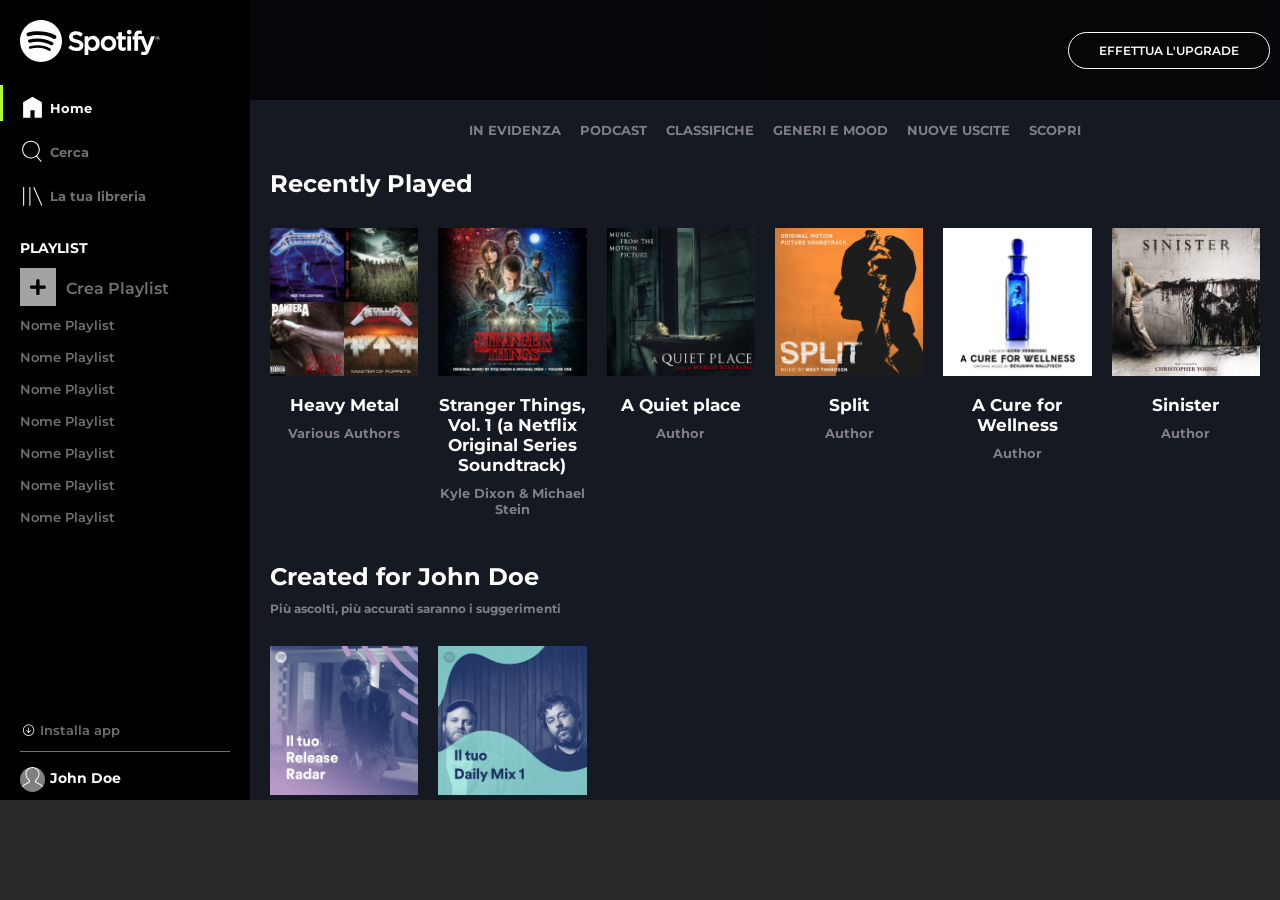
==== index.html @ 2de872dd "Struttura e stile sezione created-for" ====
<!DOCTYPE html>
<html lang="it">
<head>
  <meta charset="UTF-8">
  <meta name="viewport" content="width=device-width, initial-scale=1.0">
  <meta http-equiv="X-UA-Compatible" content="ie=edge">
  <link href="https://fonts.googleapis.com/css2?family=Montserrat:wght@300;400;500;600;700&display=swap" rel="stylesheet">
  <link rel="stylesheet" href="https://cdnjs.cloudflare.com/ajax/libs/font-awesome/5.14.0/css/all.min.css">
  <link rel="stylesheet" href="css/style.css">
  <title>Spotify</title>
</head>
<body>

  <div class="app-wrapper">
    <!-- main content -->
    <main class="main-content">
      <!-- sidebar -->
      <aside class="sidebar">
        <!-- sidebar header -->
        <header class="sidebar__header">
          <img src="img/spotify-logo.svg" alt="Spotify" class="logo-img">
          <!-- main navigation -->
          <nav class="main-nav">
            <ul class="main-nav__list">
              <li class="main-nav__item current_page"><a href="#" class="main-nav__link link-home"><span>Home</span></a></li>
              <li class="main-nav__item"><a href="#" class="main-nav__link link-search"><span>Cerca</span></a></li>
              <li class="main-nav__item"><a href="#" class="main-nav__link link-library"><span>La tua libreria</span></a></li>
            </ul>
          </nav>
          <!-- /main navigation -->
        </header>
        <!-- /sidebar header -->
        <!-- playlist -->
        <div class="playlist">
          <div class="playlist__header">
            <h2>Playlist</h2>
            <a href="#" class="btn-pl-create">Crea playlist</a>
          </div>
            <!-- playlist list -->
            <ul class="playlist__list">
              <li class="playlist__entry"><a href="#">Nome Playlist</a></li>
              <li class="playlist__entry"><a href="#">Nome Playlist</a></li>
              <li class="playlist__entry"><a href="#">Nome Playlist</a></li>
              <li class="playlist__entry"><a href="#">Nome Playlist</a></li>
              <li class="playlist__entry"><a href="#">Nome Playlist</a></li>
              <li class="playlist__entry"><a href="#">Nome Playlist</a></li>
              <li class="playlist__entry"><a href="#">Nome Playlist</a></li>
            </ul>
            <!-- /playlist list -->
        </div>
        <!-- /playlist -->
        <!-- account info -->
        <div class="account-info">
          <a href="#" class="link-app"><span>Installa app</span></a>
          <h3 class="account-info__name"><span>John Doe</span></h3>
        </div>
        <!-- /account info -->
      </aside>
      <!-- /sidebar -->
      <!-- main view -->
      <section class="main-view">
        <div class="upgrade">
          <a href="" class="btn btn-round">Effettua l'upgrade</a>
        </div>
        <!-- Main View Navigation -->
        <nav class="main-view-nav">
          <ul class="main-view-nav__list">
            <li class="main-view-nav__item"><a href="#" class="main-view-nav__link">In evidenza</a></li>
            <li class="main-view-nav__item"><a href="#" class="main-view-nav__link">Podcast</a></li>
            <li class="main-view-nav__item"><a href="#" class="main-view-nav__link">Classifiche</a></li>
            <li class="main-view-nav__item"><a href="#" class="main-view-nav__link">Generi e Mood</a></li>
            <li class="main-view-nav__item"><a href="#" class="main-view-nav__link">Nuove uscite</a></li>
            <li class="main-view-nav__item"><a href=#"" class="main-view-nav__link">Scopri</a></li>
          </ul>
        </nav>
        <!-- /Main View Navigation -->
        <!-- Recently Played -->
        <div class="featured recently-played">
          <h2 class="featured__title">Recently Played</h2>
          <div class="featured__container">
            <div class="featured-item">
              <img src="img/metal_lifting.jpg" alt="" class="featured-item__img">
              <div class="featured-item__data">
                <h3 class="featured-item__title">Heavy Metal</h3>
                <p class="featured-item__author">Various Authors</p>
              </div>
            </div>
            <div class="featured-item">
              <img src="img/stranger.jpeg" alt="" class="featured-item__img">
              <div class="featured-item__data">
                <h3 class="featured-item__title">Stranger Things, Vol. 1 (a Netflix Original Series Soundtrack)</h3>
                <p class="featured-item__author">Kyle Dixon & Michael Stein</p>
              </div>
            </div>
            <div class="featured-item">
              <img src="img/aquietplace.jpeg" alt="" class="featured-item__img">
              <div class="featured-item__data">
                <h3 class="featured-item__title">A Quiet place</h3>
                <p class="featured-item__author">Author</p>
              </div>
            </div>
            <div class="featured-item">
              <img src="img/split.jpeg" alt="" class="featured-item__img">
              <div class="featured-item__data">
                <h3 class="featured-item__title">Split</h3>
                <p class="featured-item__author">Author</p>
              </div>
            </div>
            <div class="featured-item">
              <img src="img/cure.jpeg" alt="" class="featured-item__img">
              <div class="featured-item__data">
                <h3 class="featured-item__title">A Cure for Wellness</h3>
                <p class="featured-item__author">Author</p>
              </div>
            </div>
            <div class="featured-item">
              <img src="img/sinister.jpeg" alt="" class="featured-item__img">
              <div class="featured-item__data">
                <h3 class="featured-item__title">Sinister</h3>
                <p class="featured-item__author">Author</p>
              </div>
            </div>
          </div>
        </div>
        <!-- /Recently Played -->
        <!-- Created For -->
        <div class="featured created-for">
          <h2 class="featured__title">Created for John Doe</h2>
          <p class="featured__subtitle">Più ascolti, più accurati saranno i suggerimenti</p>
          <div class="featured__container">
            <div class="featured-item">
              <img src="img/radar.jpeg" alt="" class="featured-item__img">
              <div class="featured-item__data">
                <h3 class="featured-item__title">Release Radar</h3>
              </div>
            </div>
            <div class="featured-item">
              <img src="img/mixdaily.jpeg" alt="" class="featured-item__img">
              <div class="featured-item__data">
                <h3 class="featured-item__title">Daily Mix 1</h3>
              </div>
            </div>
          </div>
        </div>
        <!-- /Created for -->
      </section>
      <!-- /main-view -->
    </main>
    <!-- /main content -->

    <!-- footer player -->
    <footer class="player">

    </footer>
    <!-- /footer player -->
  </div>

</body>
</html>
---- css/style.css ----
/* Generale */

* {
  box-sizing: border-box;
  margin: 0;
  padding: 0;
}

body {
  font-family: 'Montserrat', sans-serif;
  color: #fff;
}

.app-wrapper {
  height: 100vh;
}

a,
a:hover,
a:visited,
a:active {
  text-decoration: none;
}

.btn-round {
  padding: 10px 30px;
  font-size: 12px;
  font-weight: 600;
  color: #fff;
  border: 1px solid #fff;
  border-radius: 20px;
  text-transform: uppercase;
}

.btn-pl-create {
  display: block;
  padding: 5px 0;
  font-size: 16px;
  text-transform: capitalize;
}

.btn-pl-create::before {
  content: "\f067";
  font-family: "Font Awesome 5 Free";
  font-size: 18px;
  font-weight: 900;
  margin-right: 10px;
  padding: 10px;
  color: #000;
  background-color: #A3A3A3;
}

/* MAIN CONTENT */

.main-content {
  display: flex;
  height: calc(100% - 100px);
  background-color: grey;
}

/* SIDEBAR */

.sidebar {
  display: flex;
  flex-direction: column;
  flex-shrink: 0;
  width: 250px;
  height: 100%;
  padding: 20px 20px 8px;
  font-size: 13px;
  font-weight: 600;
  color: #717171;
  background-color: #000;
}

.sidebar .logo-img {
  height: 42px;
  margin-bottom: 30px;
}

.sidebar__header {
  font-weight: 500;
}

.main-nav .main-nav__list {
  list-style: none;
}

.main-nav .main-nav__list a,
.playlist a,
.account-info a {
  color: #717171;
}

.main-nav .main-nav__list a {
  font-weight: 700;
}

.main-nav .main-nav__item {
  padding: 8px 0;
}

.main-nav .main-nav__item:first-child {
  padding: 0 0 8px 0;
}

.link-home::before {
  content: url('../img/home.svg');
}

.link-search::before {
  content: url('../img/search.svg');
}

.link-library::before {
  content: url('../img/library.svg');
}

.main-nav__link::before {
  display: inline-block;
  margin-right: 5px;
  width: 25px;
  vertical-align: middle;
}

.main-nav__item.current_page {
  position: relative;
}

.main-nav__item.current_page::before {
  content: "";
  display: block;
  position: absolute;
  top: -10px;
  left: -20px;
  width: 3px;
  height: 36px;
  background-color: #ADFF2F;
}

.main-nav__item.current_page a {
  color: #fff;
}

/* Playlist */

.playlist {
  margin-top: 20px;
  overflow: hidden;
}

.playlist__header {
  height: 70px;
}

.playlist__header h2 {
  margin-bottom: 15px;
  font-size: 14px;
  color: #fff;
  text-transform: uppercase
}

.playlist__list {
  height: calc(100% - 70px);
  overflow: auto;
}

.playlist__entry {
  padding: 8px 0;
}

/* Account Info */

.account-info {
  flex: 0 0 60px;
  margin-top: auto;
}

.account-info .link-app {
  display: block;
  padding-bottom: 10px;
  border-bottom: 1px solid #717171;
}

.account-info__name {
  margin-top: 15px;
  font-size: 14px;
  color: #fff;
}

.account-info__name::before {
  content: "";
  display: inline-block;
  margin-right: 5px;
  width: 25px;
  height: 25px;
  vertical-align: middle;
  background-color: #808080;
  background-image: url('../img/profile.svg');
  background-repeat: none;
  background-position: center center;
  border-radius: 50%;
}

.link-app::before {
  content: url('../img/download.svg');
  display: inline-block;
  margin-right: 5px;
  width: 15px;
  vertical-align: middle;
}

/* MAIN VIEW */

.main-view {
  position: relative;
  width: 100%;
  height: 100%;
  padding: 120px 0 40px 20px;
  overflow-y: auto;
  background-color: #141922;
}

.main-view-nav {
  text-align: center;
}

.main-view-nav__list {
  list-style: none;
}

.main-view-nav__item {
  display: inline-block;
}

.main-view-nav__item:not(:last-child) {
  margin-right: 15px;
}

.main-view-nav__link {
  color: #7D7F84;
  font-size: 13px;
  font-weight: 700;
  text-transform: uppercase;
}

.featured {
  margin-top: 30px;
}

.featured__subtitle {
  margin-top: 10px;
  font-size: 12px;
  font-weight: 700;
  color: #7D7F84;
}

.featured__container {
  display: flex;
  margin-top: 30px;
}

.featured-item {
  width: calc(100% / 6);
  padding-right: 20px;
  text-align: center;
}

.featured-item__img {
  width: 100%;
}

.featured-item__data {
  padding: 15px 0;
}

.featured-item__title {
  margin-bottom: 10px;
  font-size: 17px;
}

.featured-item__author {
  color: #7D7F84;
  font-size: 13px;
  font-weight: 700;
}

/* UPGRADE */

.upgrade {
  position: fixed;
  top:0;
  right:0;
  display: flex;
  justify-content: flex-end;
  align-items: center;
  height: 100px;
  width: calc(100% - 250px);
  padding: 10px;
  background-color: rgba(0,0,0,0.75);
}

/* PLAYER */

.player {
  position: relative;
  z-index: 1;
  height: 100px;
  background-color: #282828;
}
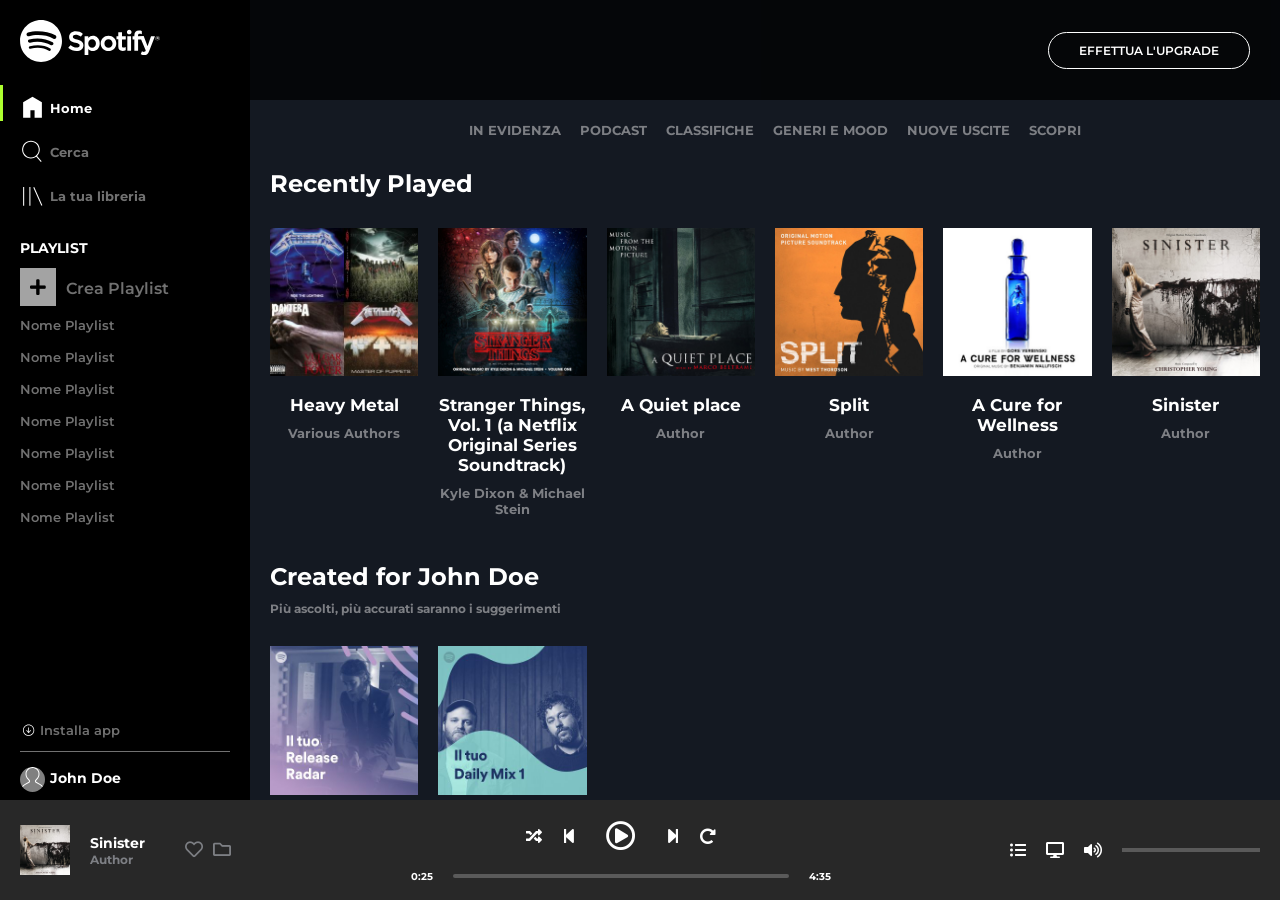
==== commit 6f8dd9c8: "Struttura e stile player" ====
--- a/index.html
+++ b/index.html
@@ -142,7 +142,29 @@
             </div>
           </div>
         </div>
-        <!-- /Created for -->
+        <!-- /Created For -->
+        <!-- Popular -->
+        <div class="featured popular">
+          <h2 class="featured__title">Artisti più popolari</h2>
+          <p class="featured__subtitle">Più ascolti, più accurati saranno i suggerimenti</p>
+          <div class="featured__container">
+            <div class="featured-item">
+              <img src="img/youg.jpeg" alt="" class="featured-item__img">
+              <div class="featured-item__data">
+                <h3 class="featured-item__title">Young & Beautiful</h3>
+                <p class="featured-item__author">Lana del Rey</p>
+              </div>
+            </div>
+            <div class="featured-item">
+              <img src="img/einaudi.jpeg" alt="" class="featured-item__img">
+              <div class="featured-item__data">
+                <h3 class="featured-item__title">Titolo</h3>
+                <p class="featured-item__author">Ludovico Einaudi</p>
+              </div>
+            </div>
+          </div>
+        </div>
+        <!-- /Popular -->
       </section>
       <!-- /main-view -->
     </main>
@@ -150,7 +172,39 @@
 
     <!-- footer player -->
     <footer class="player">
-
+      <div class="player__playing">
+        <img src="img/sinister.jpeg" alt="" class="playing__img">
+        <div class="playing__data">
+          <h3 class="playing__title">Sinister</h3>
+          <p class="playing__author">Author</p>
+        </div>
+        <div class="playing__actions">
+          <a href="#" class="actions__favorite"><i class="far fa-heart"></i></a>
+          <a href="#" class="actions__playlist"><i class="far fa-folder"></i></a>
+        </div>
+      </div>
+      <div class="player__controls">
+        <div class="player__controls-top">
+          <a href="#" class="button-shuffle"><i class="fas fa-random"></i></a>
+          <a href="#" class="button-prev"><i class="fas fa-step-backward"></i></a>
+          <a href="#" class="button-play"><i class="far fa-play-circle"></i></a>
+          <a href="#" class="button-next"><i class="fas fa-step-forward"></i></a>
+          <a href="#" class="button-repeat"><i class="fas fa-redo-alt"></i></a>
+        </div>
+        <div class="player__controls-bottom">
+          <div class="player__time-current">0:25</div>
+          <div class="player__time"></div>
+          <div class="player__time-end">4:35</div>
+        </div>
+      </div>
+      <div class="player__settings">
+        <a href="#" class="button-playlist"><i class="fas fa-list-ul"></i></a>
+        <a href="#" class="button-desktop"><i class="fas fa-desktop"></i></a>
+        <div class="player__volume">
+          <a href="#" class="button-volume"><i class="fas fa-volume-up"></i></a>
+          <div class="volume-bar"></div>
+        </div>
+      </div>
     </footer>
     <!-- /footer player -->
   </div>
--- a/css/style.css
+++ b/css/style.css
@@ -270,6 +270,10 @@
   width: 100%;
 }
 
+.popular .featured-item__img {
+  border-radius: 50%;
+}
+
 .featured-item__data {
   padding: 15px 0;
 }
@@ -284,6 +288,7 @@
   font-size: 13px;
   font-weight: 700;
 }
+
 
 /* UPGRADE */
 
@@ -296,15 +301,146 @@
   align-items: center;
   height: 100px;
   width: calc(100% - 250px);
-  padding: 10px;
+  padding: 30px;
   background-color: rgba(0,0,0,0.75);
 }
 
 /* PLAYER */
 
 .player {
+  display: flex;
+  justify-content: space-between;
+  align-items: center;
   position: relative;
   z-index: 1;
   height: 100px;
+  padding: 0 20px;
   background-color: #282828;
 }
+
+/* Playing */
+
+.player__playing {
+  display: flex;
+  align-items: center;
+}
+
+.playing__img {
+ height: 50px;
+ margin-right: 20px;
+}
+
+.playing__data {
+  margin-right: 40px;
+}
+
+.playing__title {
+  font-size: 14px;
+}
+
+.playing__author {
+  color: #7D7F84;
+  font-size: 12px;
+  font-weight: 700;
+}
+
+.playing__actions {
+  display: flex;
+}
+.playing__actions a {
+  color: #7D7F84;
+  font-size: 18px;
+}
+
+.playing__actions a:not(:last-child) {
+  margin-right: 10px;
+}
+
+/* Controls */
+
+.player__controls {
+  display:flex;
+  flex-direction: column;
+  justify-content: center;
+  align-items: center;
+  flex-grow: 1;
+  max-width: 50%;
+  padding: 0 100px;
+}
+
+/* Controls Top */
+
+.player__controls-top {
+  display: flex;
+  align-items: center;
+  margin-bottom: 15px;
+}
+
+.player__controls-top a {
+  color: #fff;
+  font-size: 16px;
+}
+
+.player__controls-top a:not(:last-child) {
+  margin-right: 20px;
+}
+
+.player__controls-top a.button-prev {
+  margin-right: 0;
+}
+
+.player__controls-top a.button-play {
+  margin-left: 30px;
+  margin-right: 30px;
+  font-size: 30px;
+}
+
+/* Controls Bottom */
+
+.player__controls-bottom {
+  display: flex;
+  align-items: center;
+  width: 100%;
+}
+
+.player__time {
+  height: 4px;
+  width: 100%;
+  margin: 0 20px;
+  background-color: #5A5A5A;
+  border-radius: 5px;
+}
+
+.player__time-current,
+.player__time-end {
+  font-size: 10px;
+  font-weight: 700;
+}
+
+.player__settings {
+  display: flex;
+  flex-grow: 1;
+  max-width: 250px;
+}
+
+.player__settings a {
+  color: #fff;
+  font-size: 16px;
+}
+
+.player__settings a:not(:last-child) {
+  margin-right: 20px;
+}
+
+.player__volume {
+  display: flex;
+  align-items: center;
+  max-width: 200px;
+  width: 100%;
+}
+
+.player__volume .volume-bar {
+height: 4px;
+width: 100%;
+background-color: #5A5A5A;
+}
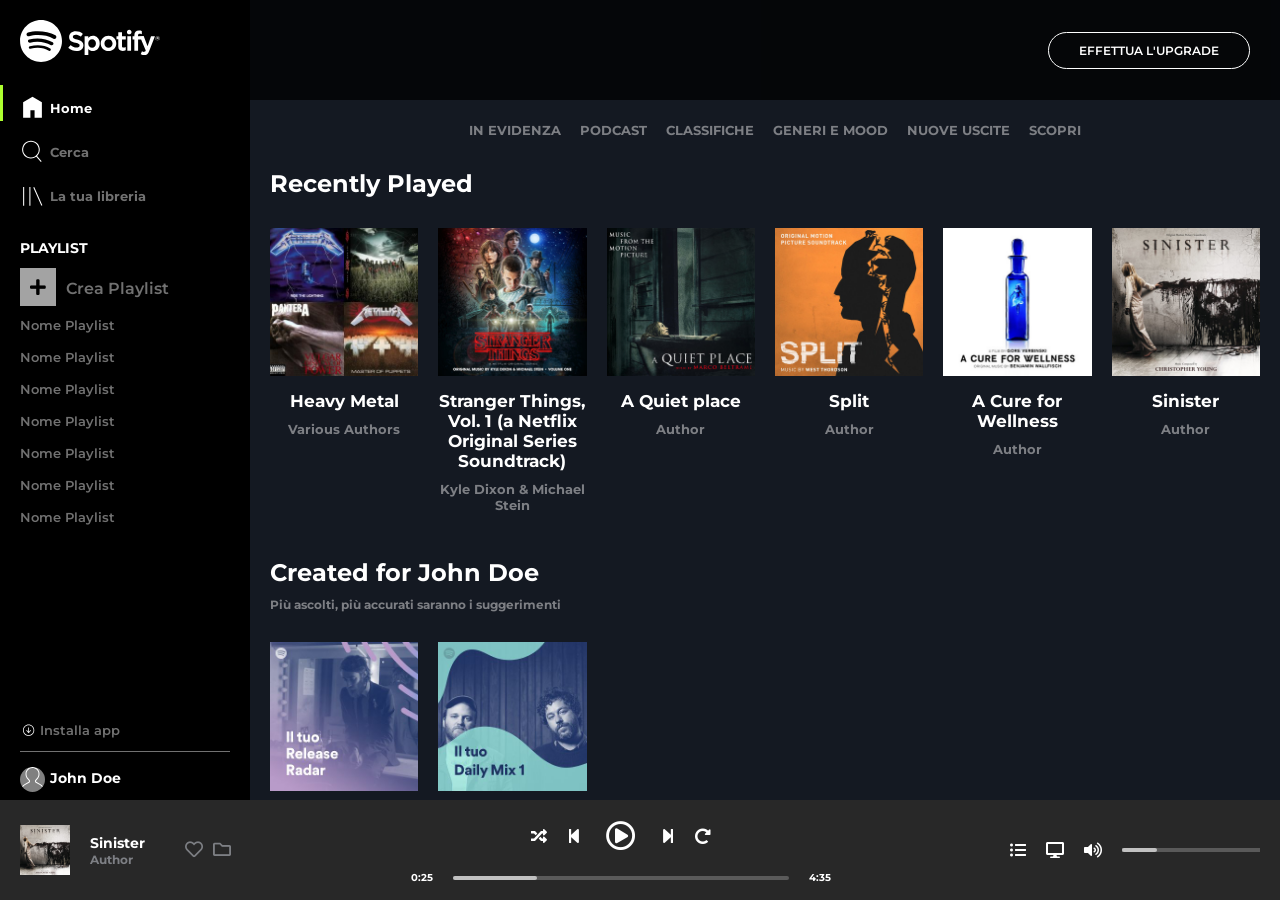
==== commit 87ee798d: "Stile effetto hover main-view" ====
--- a/index.html
+++ b/index.html
@@ -79,42 +79,54 @@
           <h2 class="featured__title">Recently Played</h2>
           <div class="featured__container">
             <div class="featured-item">
-              <img src="img/metal_lifting.jpg" alt="" class="featured-item__img">
+              <div class="featured-item__img-container">
+                <img src="img/metal_lifting.jpg" alt="" class="featured-item__img">
+              </div>
               <div class="featured-item__data">
                 <h3 class="featured-item__title">Heavy Metal</h3>
                 <p class="featured-item__author">Various Authors</p>
               </div>
             </div>
             <div class="featured-item">
-              <img src="img/stranger.jpeg" alt="" class="featured-item__img">
+              <div class="featured-item__img-container">
+                <img src="img/stranger.jpeg" alt="" class="featured-item__img">
+              </div>
               <div class="featured-item__data">
                 <h3 class="featured-item__title">Stranger Things, Vol. 1 (a Netflix Original Series Soundtrack)</h3>
                 <p class="featured-item__author">Kyle Dixon & Michael Stein</p>
               </div>
             </div>
             <div class="featured-item">
-              <img src="img/aquietplace.jpeg" alt="" class="featured-item__img">
+              <div class="featured-item__img-container">
+                <img src="img/aquietplace.jpeg" alt="" class="featured-item__img">
+              </div>
               <div class="featured-item__data">
                 <h3 class="featured-item__title">A Quiet place</h3>
                 <p class="featured-item__author">Author</p>
               </div>
             </div>
             <div class="featured-item">
-              <img src="img/split.jpeg" alt="" class="featured-item__img">
+              <div class="featured-item__img-container">
+                <img src="img/split.jpeg" alt="" class="featured-item__img">
+              </div>
               <div class="featured-item__data">
                 <h3 class="featured-item__title">Split</h3>
                 <p class="featured-item__author">Author</p>
               </div>
             </div>
             <div class="featured-item">
-              <img src="img/cure.jpeg" alt="" class="featured-item__img">
+              <div class="featured-item__img-container">
+                <img src="img/cure.jpeg" alt="" class="featured-item__img">
+              </div>
               <div class="featured-item__data">
                 <h3 class="featured-item__title">A Cure for Wellness</h3>
                 <p class="featured-item__author">Author</p>
               </div>
             </div>
             <div class="featured-item">
-              <img src="img/sinister.jpeg" alt="" class="featured-item__img">
+              <div class="featured-item__img-container">
+                <img src="img/sinister.jpeg" alt="" class="featured-item__img">
+              </div>
               <div class="featured-item__data">
                 <h3 class="featured-item__title">Sinister</h3>
                 <p class="featured-item__author">Author</p>
@@ -129,13 +141,17 @@
           <p class="featured__subtitle">Più ascolti, più accurati saranno i suggerimenti</p>
           <div class="featured__container">
             <div class="featured-item">
-              <img src="img/radar.jpeg" alt="" class="featured-item__img">
+              <div class="featured-item__img-container">
+                <img src="img/radar.jpeg" alt="" class="featured-item__img">
+              </div>
               <div class="featured-item__data">
                 <h3 class="featured-item__title">Release Radar</h3>
               </div>
             </div>
             <div class="featured-item">
-              <img src="img/mixdaily.jpeg" alt="" class="featured-item__img">
+              <div class="featured-item__img-container">
+                <img src="img/mixdaily.jpeg" alt="" class="featured-item__img">
+              </div>
               <div class="featured-item__data">
                 <h3 class="featured-item__title">Daily Mix 1</h3>
               </div>
@@ -149,14 +165,18 @@
           <p class="featured__subtitle">Più ascolti, più accurati saranno i suggerimenti</p>
           <div class="featured__container">
             <div class="featured-item">
-              <img src="img/youg.jpeg" alt="" class="featured-item__img">
+              <div class="featured-item__img-container">
+                <img src="img/youg.jpeg" alt="" class="featured-item__img">
+              </div>
               <div class="featured-item__data">
                 <h3 class="featured-item__title">Young & Beautiful</h3>
                 <p class="featured-item__author">Lana del Rey</p>
               </div>
             </div>
             <div class="featured-item">
-              <img src="img/einaudi.jpeg" alt="" class="featured-item__img">
+              <div class="featured-item__img-container">
+                <img src="img/einaudi.jpeg" alt="" class="featured-item__img">
+              </div>
               <div class="featured-item__data">
                 <h3 class="featured-item__title">Titolo</h3>
                 <p class="featured-item__author">Ludovico Einaudi</p>
--- a/css/style.css
+++ b/css/style.css
@@ -266,6 +266,11 @@
   text-align: center;
 }
 
+.featured-item__img-container {
+  position: relative;
+  font-size: 0;
+}
+
 .featured-item__img {
   width: 100%;
 }
@@ -374,6 +379,7 @@
   display: flex;
   align-items: center;
   margin-bottom: 15px;
+  height: 40px;
 }
 
 .player__controls-top a {
@@ -390,8 +396,13 @@
 }
 
 .player__controls-top a.button-play {
-  margin-left: 30px;
-  margin-right: 30px;
+  display: flex;
+  align-items: center;
+  justify-content: center;
+  height: 40px;
+  width: 40px;
+  margin-left: 20px;
+  margin-right: 20px;
   font-size: 30px;
 }
 
@@ -404,6 +415,7 @@
 }
 
 .player__time {
+  position: relative;
   height: 4px;
   width: 100%;
   margin: 0 20px;
@@ -440,7 +452,74 @@
 }
 
 .player__volume .volume-bar {
-height: 4px;
-width: 100%;
-background-color: #5A5A5A;
-}
+  position: relative;
+  height: 4px;
+  width: 100%;
+  background-color: #5A5A5A;
+}
+
+/* Details */
+
+.featured-item:hover .featured-item__img-container::before {
+  position: absolute;
+  top: 0;
+  left: 0;
+  display: flex;
+  justify-content: center;
+  align-items: center;
+  content: "\f144";
+  height: 100%;
+  width: 100%;
+  font-family: "Font Awesome 5 Free";
+  font-size: 50px;
+  font-weight: 400;
+  background-color: rgba(0, 0, 0, 0.75);
+}
+
+.popular .featured-item:hover .featured-item__img-container::before {
+  border-radius: 50%;
+}
+
+.featured-item:hover {
+  cursor: pointer;
+}
+
+
+.player__controls-top a.button-play:hover {
+  font-size: 38px;
+}
+
+.player__time::before,
+.player__volume .volume-bar::before {
+  content: "";
+  height: 4px;
+  width: 25%;
+  position: absolute;
+  top:0;
+  left: 0;
+  background-color: #C1C1C1;
+  border-radius: 5px;
+}
+
+.player__time:hover,
+.player__volume .volume-bar:hover {
+  cursor: pointer;
+}
+
+.player__time:hover::before,
+.player__volume .volume-bar:hover::before {
+  background-color: #ADFF2F;
+}
+
+.player__time:hover::after,
+.player__volume .volume-bar:hover::after  {
+  position: absolute;
+  top: 50%;
+  left: 25%;
+  transform: translate(-50%, -50%);
+  content: "";
+  height: 15px;
+  width: 15px;
+  background-color: #fff;
+  border-radius: 50%;
+}
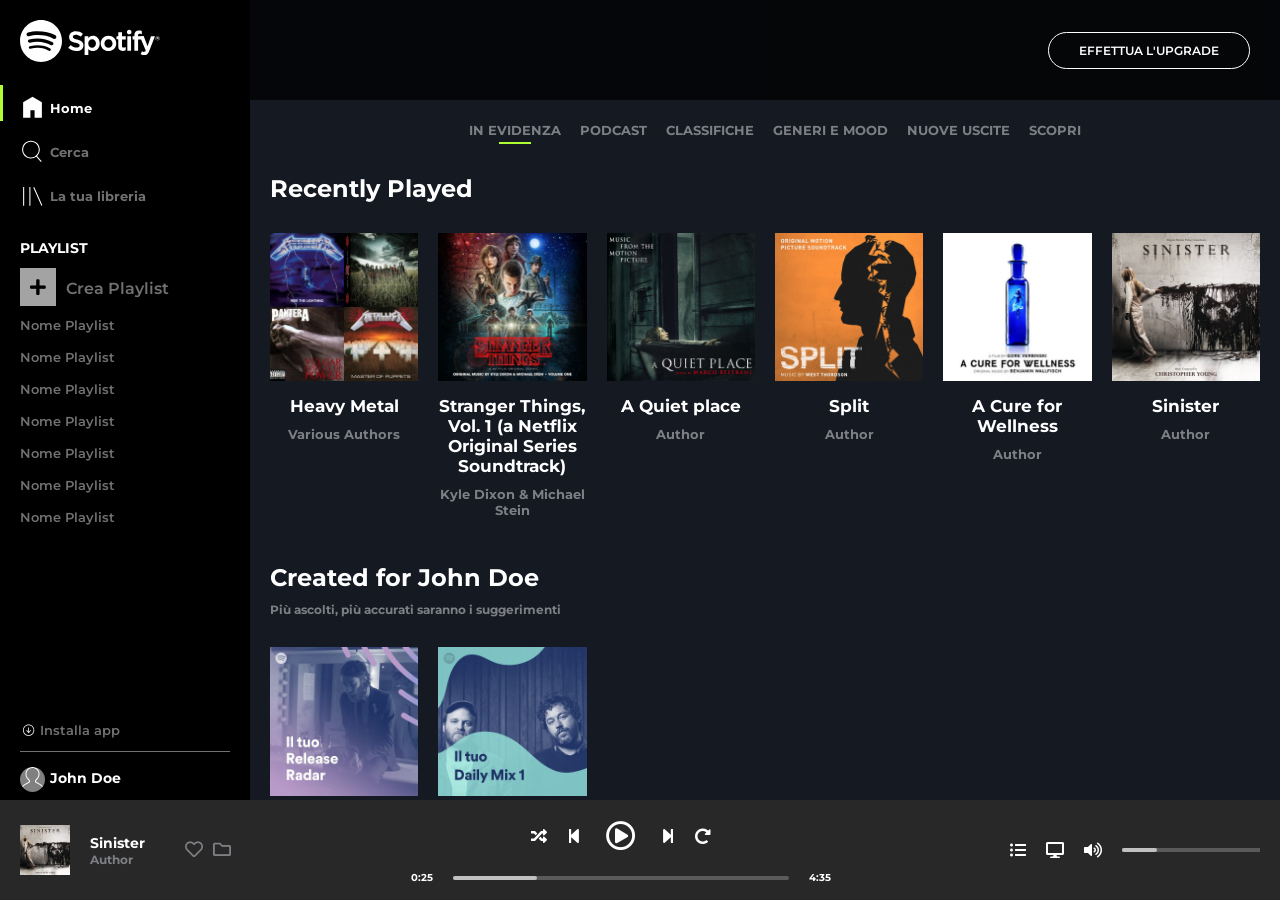
==== commit 0c46acd6: "Stile current_category" ====
--- a/index.html
+++ b/index.html
@@ -65,7 +65,7 @@
         <!-- Main View Navigation -->
         <nav class="main-view-nav">
           <ul class="main-view-nav__list">
-            <li class="main-view-nav__item"><a href="#" class="main-view-nav__link">In evidenza</a></li>
+            <li class="main-view-nav__item current_category"><a href="#" class="main-view-nav__link">In evidenza</a></li>
             <li class="main-view-nav__item"><a href="#" class="main-view-nav__link">Podcast</a></li>
             <li class="main-view-nav__item"><a href="#" class="main-view-nav__link">Classifiche</a></li>
             <li class="main-view-nav__item"><a href="#" class="main-view-nav__link">Generi e Mood</a></li>
--- a/css/style.css
+++ b/css/style.css
@@ -231,10 +231,27 @@
 
 .main-view-nav__item {
   display: inline-block;
+  padding-bottom: 5px;
 }
 
 .main-view-nav__item:not(:last-child) {
   margin-right: 15px;
+}
+
+.main-view-nav__item.current_category {
+  position: relative;
+}
+
+.main-view-nav__item.current_category::after {
+  content: "";
+  display: block;
+  position: absolute;
+  bottom: 0;
+  left: 50%;
+  transform: translateX(-50%);
+  height: 2px;
+  width: 32px;
+  background-color: #ADFF2F;
 }
 
 .main-view-nav__link {
@@ -479,11 +496,6 @@
 .popular .featured-item:hover .featured-item__img-container::before {
   border-radius: 50%;
 }
-
-.featured-item:hover {
-  cursor: pointer;
-}
-
 
 .player__controls-top a.button-play:hover {
   font-size: 38px;
@@ -502,7 +514,8 @@
 }
 
 .player__time:hover,
-.player__volume .volume-bar:hover {
+.player__volume .volume-bar:hover,
+.featured-item:hover {
   cursor: pointer;
 }
 
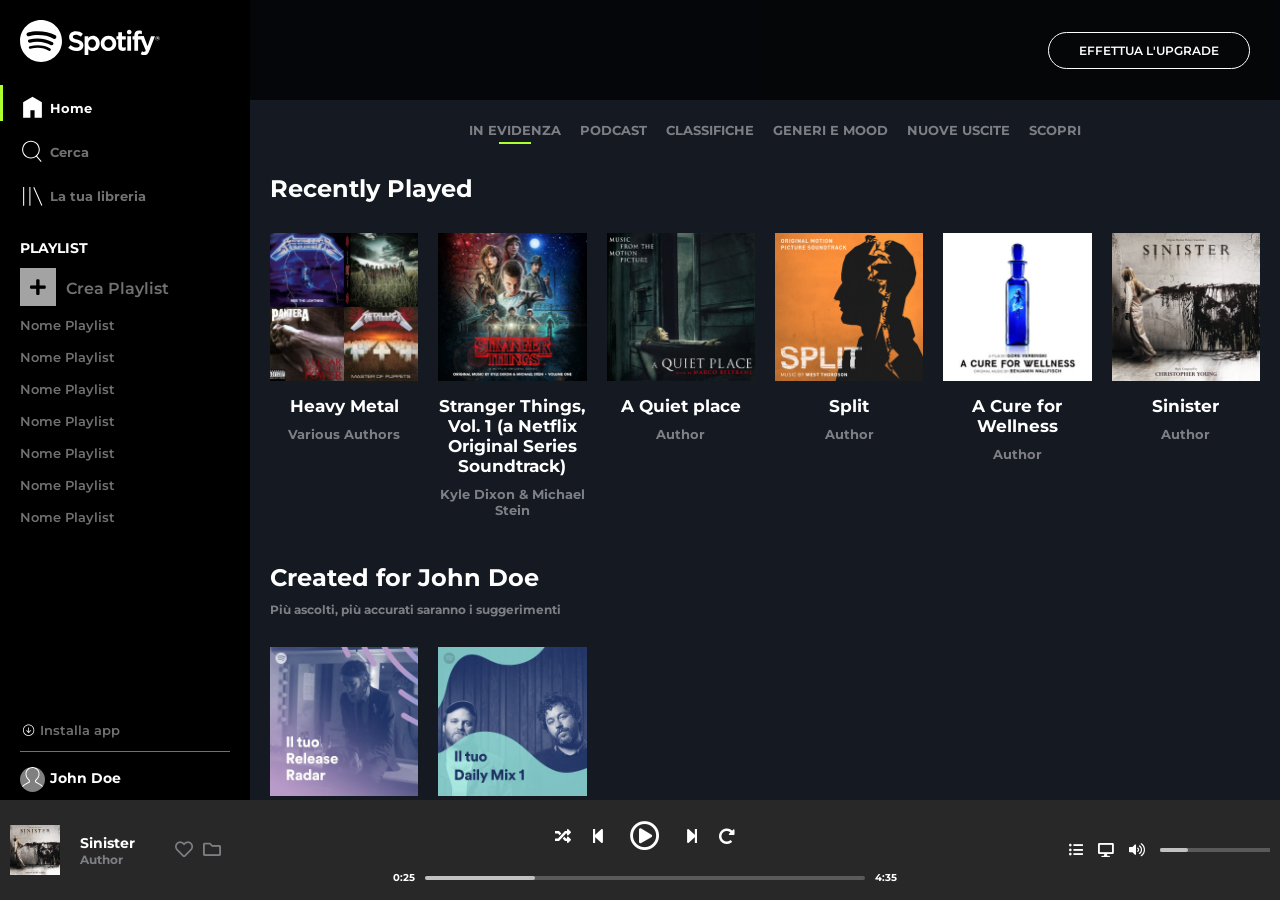
==== commit c8f82d7a: "Stile player responsive" ====
--- a/index.html
+++ b/index.html
@@ -4,6 +4,7 @@
   <meta charset="UTF-8">
   <meta name="viewport" content="width=device-width, initial-scale=1.0">
   <meta http-equiv="X-UA-Compatible" content="ie=edge">
+  <meta name="viewport" content="width=device-width, initial-scale=1.0">
   <link href="https://fonts.googleapis.com/css2?family=Montserrat:wght@300;400;500;600;700&display=swap" rel="stylesheet">
   <link rel="stylesheet" href="https://cdnjs.cloudflare.com/ajax/libs/font-awesome/5.14.0/css/all.min.css">
   <link rel="stylesheet" href="css/style.css">
--- a/css/style.css
+++ b/css/style.css
@@ -283,6 +283,22 @@
   text-align: center;
 }
 
+@media screen and (max-width: 1200px) {
+  .featured__container {
+    flex-wrap: wrap;
+  }
+  .featured-item {
+    width: 25%;
+  }
+}
+
+@media screen and (max-width: 992px) {
+
+  .featured-item {
+    width: 50%;
+  }
+}
+
 .featured-item__img-container {
   position: relative;
   font-size: 0;
@@ -336,7 +352,7 @@
   position: relative;
   z-index: 1;
   height: 100px;
-  padding: 0 20px;
+  padding: 0 10px;
   background-color: #282828;
 }
 
@@ -352,8 +368,22 @@
  margin-right: 20px;
 }
 
+@media screen and (max-width:992px) {
+
+  .playing__img {
+    height: 30px;
+    margin-right: 10px;
+  }
+}
+
 .playing__data {
   margin-right: 40px;
+}
+
+@media screen and (max-width:992px) {
+  .playing__data {
+    margin-right: 20px;
+  }
 }
 
 .playing__title {
@@ -369,6 +399,15 @@
 .playing__actions {
   display: flex;
 }
+
+@media screen and (max-width: 992px) {
+
+  .playing__actions {
+    flex-direction: column;
+    margin-right: 30px;
+  }
+}
+
 .playing__actions a {
   color: #7D7F84;
   font-size: 18px;
@@ -386,8 +425,7 @@
   justify-content: center;
   align-items: center;
   flex-grow: 1;
-  max-width: 50%;
-  padding: 0 100px;
+  max-width: 40%;
 }
 
 /* Controls Top */
@@ -435,7 +473,7 @@
   position: relative;
   height: 4px;
   width: 100%;
-  margin: 0 20px;
+  margin: 0 10px;
   background-color: #5A5A5A;
   border-radius: 5px;
 }
@@ -448,31 +486,46 @@
 
 .player__settings {
   display: flex;
-  flex-grow: 1;
   max-width: 250px;
 }
 
+@media screen and (max-width: 992px) {
+  .player__settings {
+    margin-left: 20px;
+  }
+}
+
 .player__settings a {
   color: #fff;
-  font-size: 16px;
+  font-size: 14px;
 }
 
 .player__settings a:not(:last-child) {
-  margin-right: 20px;
+  margin-right: 15px;
+}
+
+@media screen and (max-width: 992px) {
+  .player__settings a:not(:last-child) {
+    margin-right: 8px;
+  }
 }
 
 .player__volume {
   display: flex;
-  align-items: center;
-  max-width: 200px;
-  width: 100%;
+  align-items: center;;
 }
 
 .player__volume .volume-bar {
   position: relative;
   height: 4px;
-  width: 100%;
+  min-width: 110px;
   background-color: #5A5A5A;
+}
+
+@media screen and (max-width: 992px) {
+  .player__volume .volume-bar {
+    min-width: 80px;
+  }
 }
 
 /* Details */
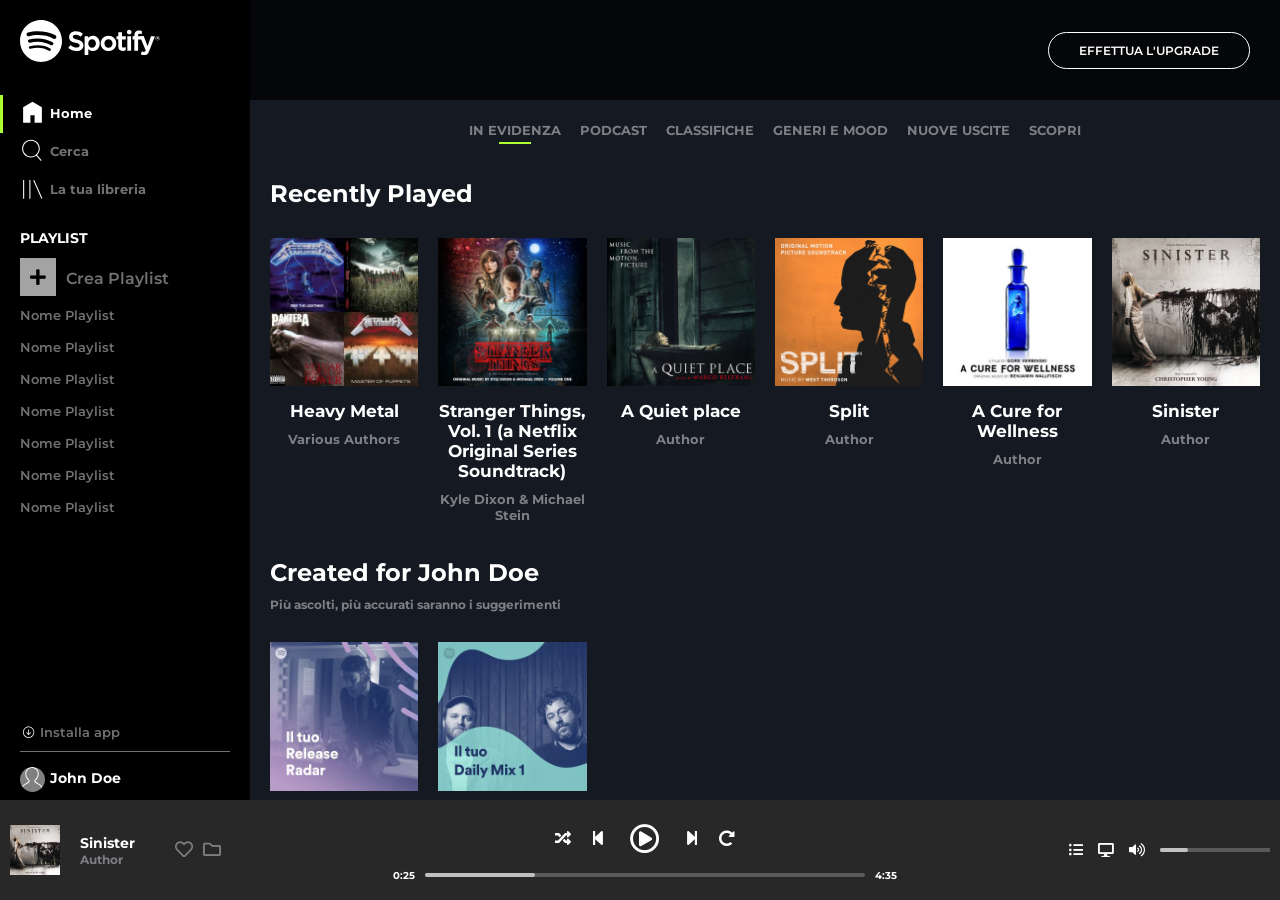
==== commit 03c36efa: "Stile effetti hover" ====
--- a/index.html
+++ b/index.html
@@ -71,7 +71,7 @@
             <li class="main-view-nav__item"><a href="#" class="main-view-nav__link">Classifiche</a></li>
             <li class="main-view-nav__item"><a href="#" class="main-view-nav__link">Generi e Mood</a></li>
             <li class="main-view-nav__item"><a href="#" class="main-view-nav__link">Nuove uscite</a></li>
-            <li class="main-view-nav__item"><a href=#"" class="main-view-nav__link">Scopri</a></li>
+            <li class="main-view-nav__item"><a href="#" class="main-view-nav__link">Scopri</a></li>
           </ul>
         </nav>
         <!-- /Main View Navigation -->
@@ -193,6 +193,7 @@
 
     <!-- footer player -->
     <footer class="player">
+      <!-- player playing -->
       <div class="player__playing">
         <img src="img/sinister.jpeg" alt="" class="playing__img">
         <div class="playing__data">
@@ -204,6 +205,8 @@
           <a href="#" class="actions__playlist"><i class="far fa-folder"></i></a>
         </div>
       </div>
+      <!-- /player playing -->
+      <!-- player controls -->
       <div class="player__controls">
         <div class="player__controls-top">
           <a href="#" class="button-shuffle"><i class="fas fa-random"></i></a>
@@ -218,6 +221,8 @@
           <div class="player__time-end">4:35</div>
         </div>
       </div>
+      <!-- /player controls -->
+      <!-- player settings -->
       <div class="player__settings">
         <a href="#" class="button-playlist"><i class="fas fa-list-ul"></i></a>
         <a href="#" class="button-desktop"><i class="fas fa-desktop"></i></a>
@@ -226,6 +231,7 @@
           <div class="volume-bar"></div>
         </div>
       </div>
+      <!-- /player settings -->
     </footer>
     <!-- /footer player -->
   </div>
--- a/css/style.css
+++ b/css/style.css
@@ -30,6 +30,11 @@
   border: 1px solid #fff;
   border-radius: 20px;
   text-transform: uppercase;
+}
+
+.btn-round:hover {
+  padding: 12px 35px;
+  background-color: rgba(255,255,255,0.2);
 }
 
 .btn-pl-create {
@@ -73,9 +78,30 @@
   background-color: #000;
 }
 
+.sidebar a:hover,
+.main-nav .main-nav__list a:hover {
+  color: #fff;
+}
+
+@media screen and (max-width: 620px) {
+  .sidebar {
+    width: 48px;
+    padding: 10px 0;
+    text-align: center;
+  }
+}
+
 .sidebar .logo-img {
   height: 42px;
   margin-bottom: 30px;
+}
+
+@media screen and (max-width: 620px) {
+  .sidebar .logo-img {
+    content: url('../img/spotify-logo-small.svg');
+    height: 30px;
+    margin-bottom: 15px;
+  }
 }
 
 .sidebar__header {
@@ -97,11 +123,13 @@
 }
 
 .main-nav .main-nav__item {
-  padding: 8px 0;
-}
-
-.main-nav .main-nav__item:first-child {
-  padding: 0 0 8px 0;
+  padding: 5px 0;
+}
+
+@media screen and (max-width: 620px) {
+  .main-nav .main-nav__item {
+    padding: 3px 0;
+  }
 }
 
 .link-home::before {
@@ -123,6 +151,12 @@
   vertical-align: middle;
 }
 
+@media screen and (max-width: 620px) {
+  .main-nav__link::before {
+    margin-right: 0;
+  }
+}
+
 .main-nav__item.current_page {
   position: relative;
 }
@@ -131,15 +165,21 @@
   content: "";
   display: block;
   position: absolute;
-  top: -10px;
+  top: 0;
   left: -20px;
   width: 3px;
-  height: 36px;
+  height: 100%;
   background-color: #ADFF2F;
 }
 
 .main-nav__item.current_page a {
   color: #fff;
+}
+
+@media screen and (max-width: 620px) {
+  span {
+    display: none;
+  }
 }
 
 /* Playlist */
@@ -149,6 +189,12 @@
   overflow: hidden;
 }
 
+@media screen and (max-width: 620px) {
+  .playlist {
+    display: none;
+  }
+}
+
 .playlist__header {
   height: 70px;
 }
@@ -178,8 +224,15 @@
 
 .account-info .link-app {
   display: block;
-  padding-bottom: 10px;
+  padding: 8px 0;
   border-bottom: 1px solid #717171;
+}
+
+@media screen and (max-width: 620px) {
+  .account-info .link-app {
+    border: none;
+    padding: 0;
+  }
 }
 
 .account-info__name {
@@ -197,9 +250,15 @@
   vertical-align: middle;
   background-color: #808080;
   background-image: url('../img/profile.svg');
-  background-repeat: none;
+  background-repeat: no-repeat;
   background-position: center center;
   border-radius: 50%;
+}
+
+@media screen and (max-width: 620px) {
+  .account-info__name::before {
+    margin-right: 0;
+  }
 }
 
 .link-app::before {
@@ -208,6 +267,12 @@
   margin-right: 5px;
   width: 15px;
   vertical-align: middle;
+}
+
+@media screen and (max-width: 620px) {
+  .link-app::before {
+    margin-right: 0;
+  }
 }
 
 /* MAIN VIEW */
@@ -229,9 +294,13 @@
   list-style: none;
 }
 
+.main-view-nav__list a:hover {
+  color: #fff;
+}
+
 .main-view-nav__item {
   display: inline-block;
-  padding-bottom: 5px;
+  padding-bottom: 20px;
 }
 
 .main-view-nav__item:not(:last-child) {
@@ -242,11 +311,18 @@
   position: relative;
 }
 
-.main-view-nav__item.current_category::after {
+.main-view-nav__link {
+  color: #7D7F84;
+  font-size: 13px;
+  font-weight: 700;
+  text-transform: uppercase;
+}
+
+.main-view-nav__item.current_category .main-view-nav__link::after {
   content: "";
   display: block;
   position: absolute;
-  bottom: 0;
+  top: 22px;
   left: 50%;
   transform: translateX(-50%);
   height: 2px;
@@ -254,15 +330,8 @@
   background-color: #ADFF2F;
 }
 
-.main-view-nav__link {
-  color: #7D7F84;
-  font-size: 13px;
-  font-weight: 700;
-  text-transform: uppercase;
-}
-
 .featured {
-  margin-top: 30px;
+  margin-top: 20px;
 }
 
 .featured__subtitle {
@@ -334,6 +403,7 @@
   position: fixed;
   top:0;
   right:0;
+  z-index: 1;
   display: flex;
   justify-content: flex-end;
   align-items: center;
@@ -341,6 +411,12 @@
   width: calc(100% - 250px);
   padding: 30px;
   background-color: rgba(0,0,0,0.75);
+}
+
+@media screen and (max-width: 620px) {
+  .upgrade {
+    width: calc(100% - 48px);
+  }
 }
 
 /* PLAYER */
@@ -400,11 +476,15 @@
   display: flex;
 }
 
+.playing__actions a:hover {
+  color: #fff;
+}
+
 @media screen and (max-width: 992px) {
 
   .playing__actions {
     flex-direction: column;
-    margin-right: 30px;
+    margin-right: 20px;
   }
 }
 
@@ -433,7 +513,7 @@
 .player__controls-top {
   display: flex;
   align-items: center;
-  margin-bottom: 15px;
+  margin-bottom: 10px;
   height: 40px;
 }
 
@@ -525,6 +605,12 @@
 @media screen and (max-width: 992px) {
   .player__volume .volume-bar {
     min-width: 80px;
+  }
+}
+
+@media screen and (max-width: 620px) {
+  .player__volume .volume-bar {
+    min-width: 45px;
   }
 }
 
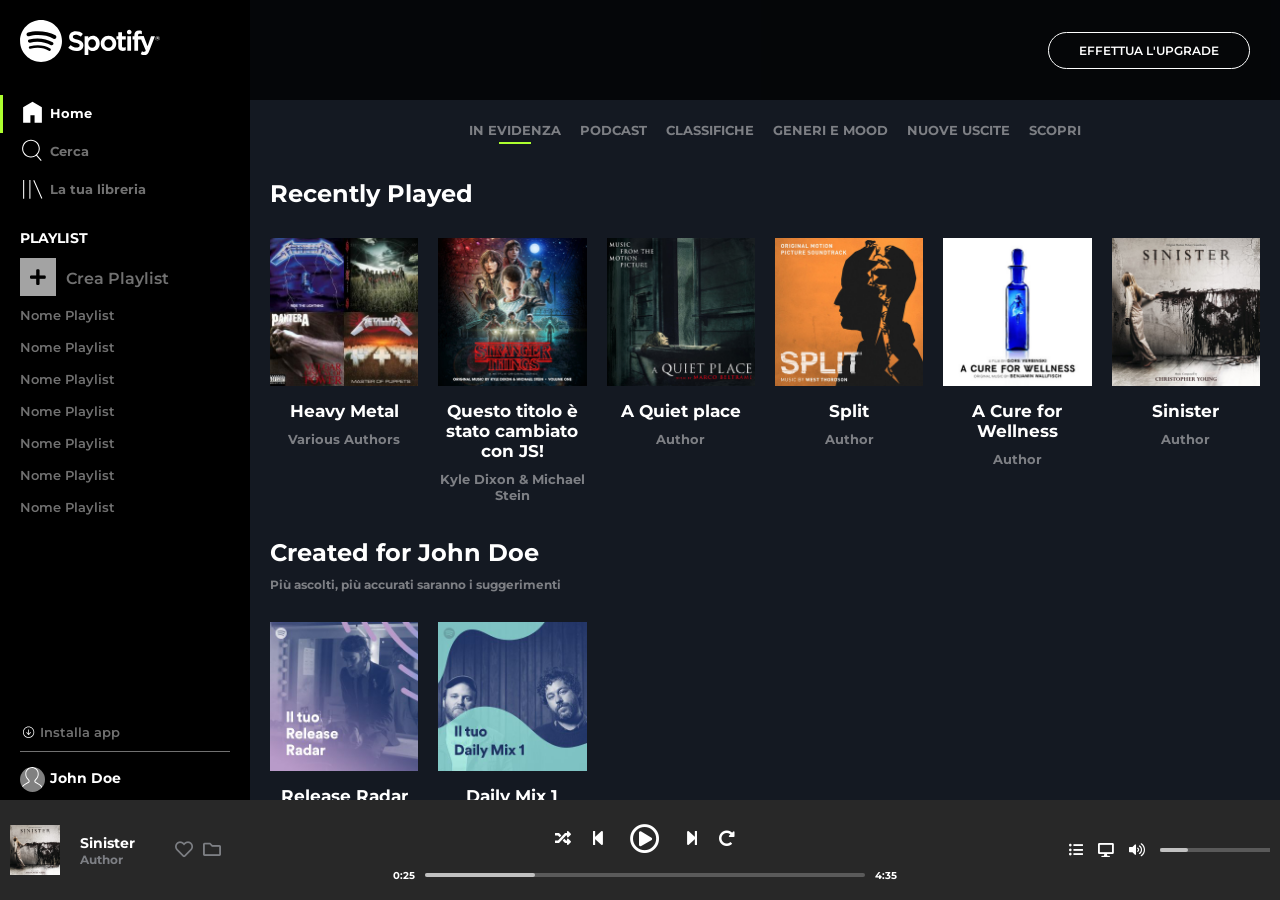
==== commit b9c90c4c: "Cambio titolo con JS" ====
--- a/index.html
+++ b/index.html
@@ -93,7 +93,7 @@
                 <img src="img/stranger.jpeg" alt="" class="featured-item__img">
               </div>
               <div class="featured-item__data">
-                <h3 class="featured-item__title">Stranger Things, Vol. 1 (a Netflix Original Series Soundtrack)</h3>
+                <h3 id="js-change" class="featured-item__title">Stranger Things, Vol. 1 (a Netflix Original Series Soundtrack)</h3>
                 <p class="featured-item__author">Kyle Dixon & Michael Stein</p>
               </div>
             </div>
@@ -235,6 +235,6 @@
     </footer>
     <!-- /footer player -->
   </div>
-
+<script src="js/script.js" type="text/javascript"></script>
 </body>
 </html>
